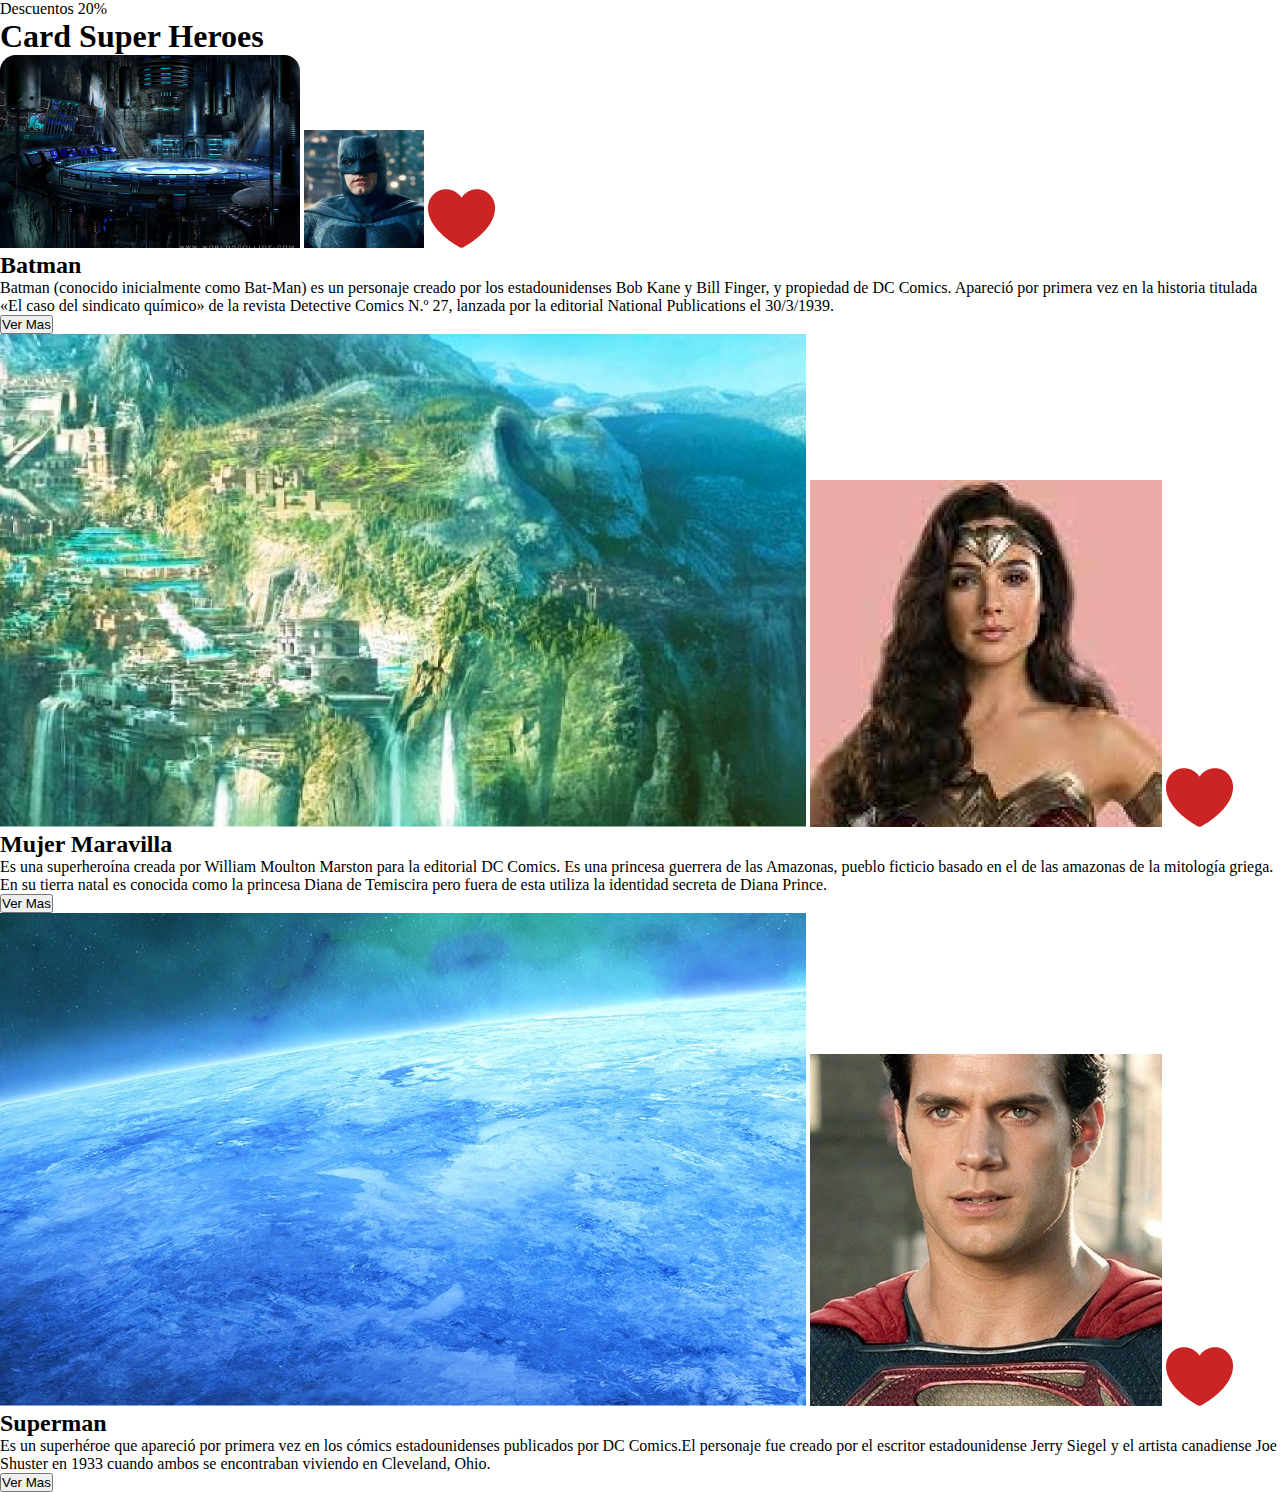
==== index.html @ ef54f421 "Primer Commit" ====
<!DOCTYPE html>
<html lang="en">
<head>
    <meta charset="UTF-8">
    <meta http-equiv="X-UA-Compatible" content="IE=edge">
    <meta name="viewport" content="width=device-width, initial-scale=1.0">
    <title>Document</title>
    <link rel="stylesheet" href="./css/styles.css">
</head>
<body>
    <header>
        <p>Descuentos 20%</p>
        <h1>Card Super Heroes</h1>
    </header>
    <main>
        <section>
            <article>
                <img src="./img/batman base.png" alt="base">
                <img class="logo" src="./img/batman logo.png" alt="logo">
                <img class="corazon" src="./img/corazon.png" alt="corazon">
                <h2>Batman</h2>
                <p>Batman (conocido inicialmente como Bat-Man) es un personaje creado por los estadounidenses Bob Kane y Bill Finger, y propiedad de DC Comics. Apareció por primera vez en la historia titulada «El caso del sindicato químico» de la revista Detective Comics N.º 27, lanzada por la editorial National Publications el 30/3/1939.</p>
                <button>Ver Mas</button>
            </article>
            <article>    <img src="./img/mujer maravilla base.png" alt="base">
                <img class="logo" src="./img/mujer maravilla logo.png" alt="logo">
                <img class="corazon" src="./img/corazon.png" alt="corazon">
                <h2>Mujer Maravilla</h2>
                <p>Es una superheroína creada por William Moulton Marston para la editorial DC Comics. Es una princesa guerrera de las Amazonas, pueblo ficticio basado en el de las amazonas de la mitología griega. En su tierra natal es conocida como la princesa Diana de Temiscira pero fuera de esta utiliza la identidad secreta de Diana Prince. </p>
                <button>Ver Mas</button>

            </article>
            <article>
                <img src="./img/superman base.png" alt="base">
                <img class="logo" src="./img/superman logo movile.png" alt="logo">
                <img class="corazon" src="./img/corazon.png" alt="corazon">
                <h2>Superman</h2>
                <p>Es un superhéroe que apareció por primera vez en los cómics estadounidenses publicados por DC Comics.​
                El personaje fue creado por el escritor estadounidense Jerry Siegel y el artista canadiense Joe Shuster en 1933 cuando ambos se encontraban viviendo en Cleveland, Ohio. </p>
                <button>Ver Mas</button>

            </article>
           
        </section>

    </main>
    <footer>

    </footer>
</body>
</html>
---- css/styles.css ----
*{
    box-sizing: border-box;
    padding: 0px;
    margin: 0px;

}

.logo{

}
.corazon{

}

button{
    
}
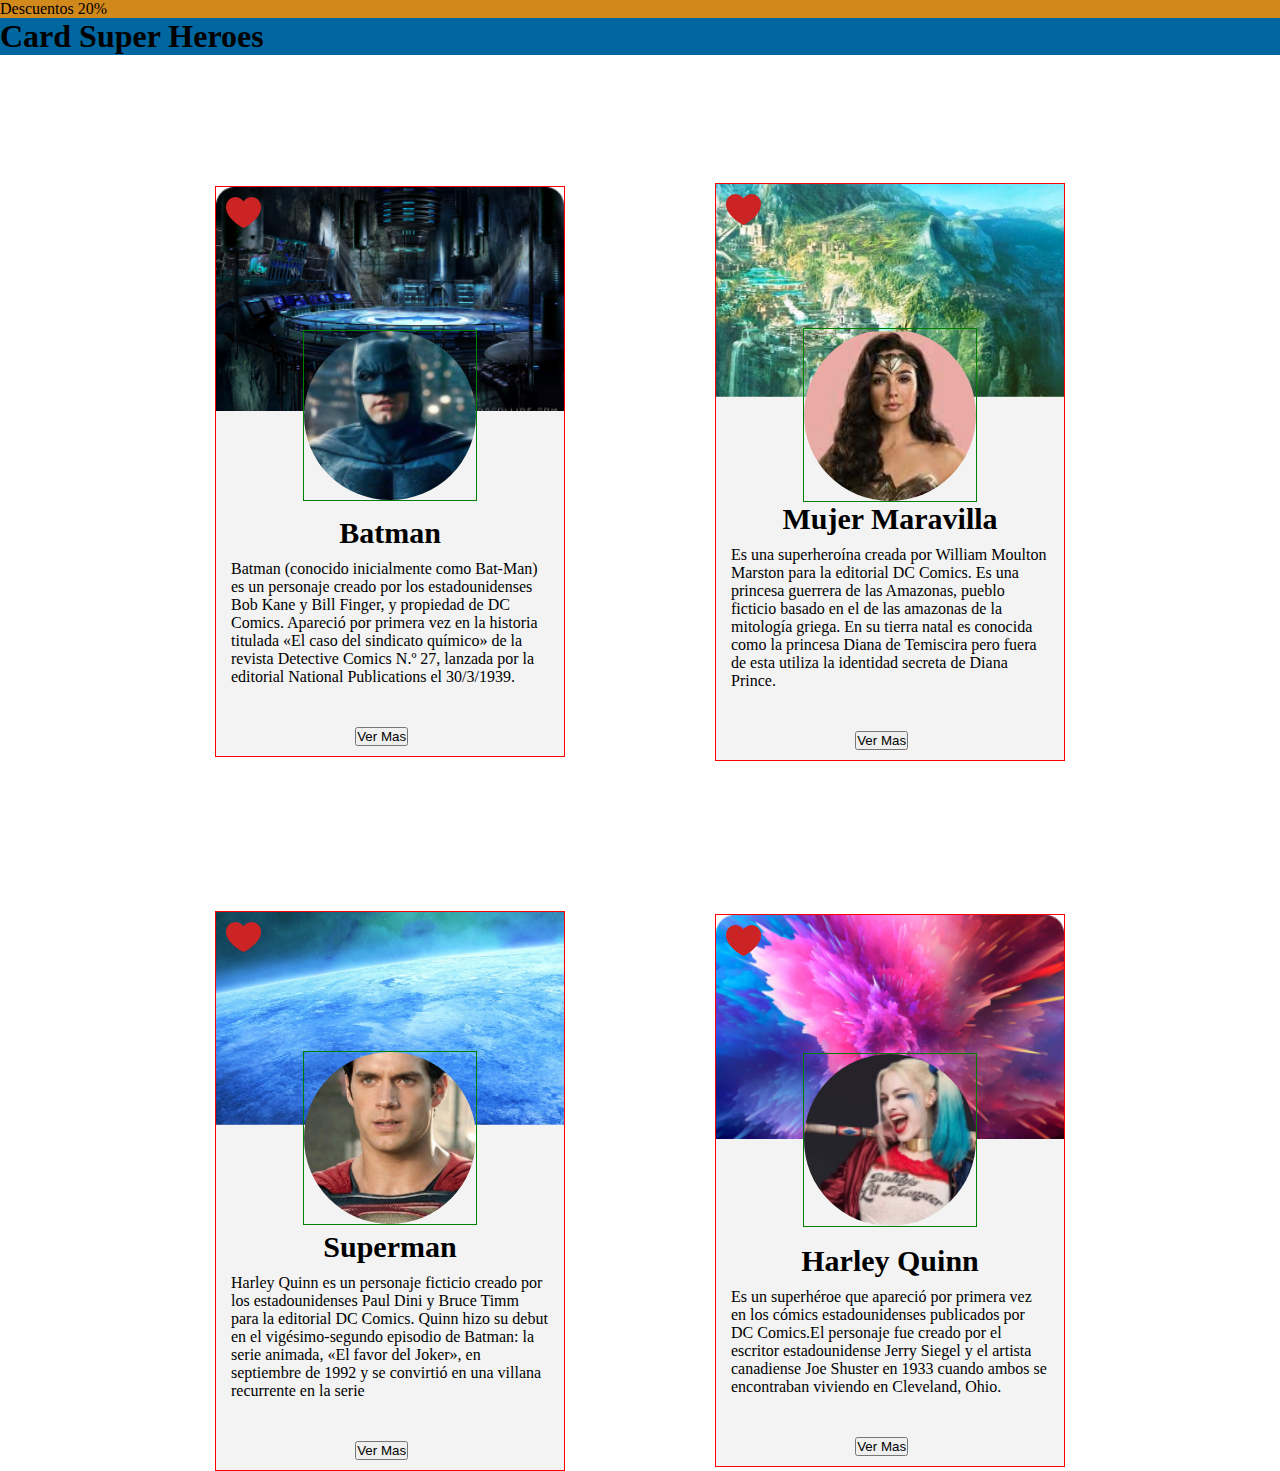
==== commit 963457e0: "avanzando con las cards responsive level 1" ====
--- a/index.html
+++ b/index.html
@@ -6,6 +6,7 @@
     <meta name="viewport" content="width=device-width, initial-scale=1.0">
     <title>Document</title>
     <link rel="stylesheet" href="./css/styles.css">
+    
 </head>
 <body>
     <header>
@@ -15,32 +16,46 @@
     <main>
         <section>
             <article>
-                <img src="./img/batman base.png" alt="base">
-                <img class="logo" src="./img/batman logo.png" alt="logo">
+                <img src="./img/batman base.png" class="base" alt="base">
+                <div class="contenedorImagenLogo"><img class="logo" src="./img/batman logo.png" alt="logo"></div>
+                
                 <img class="corazon" src="./img/corazon.png" alt="corazon">
                 <h2>Batman</h2>
                 <p>Batman (conocido inicialmente como Bat-Man) es un personaje creado por los estadounidenses Bob Kane y Bill Finger, y propiedad de DC Comics. Apareció por primera vez en la historia titulada «El caso del sindicato químico» de la revista Detective Comics N.º 27, lanzada por la editorial National Publications el 30/3/1939.</p>
                 <button>Ver Mas</button>
             </article>
-            <article>    <img src="./img/mujer maravilla base.png" alt="base">
-                <img class="logo" src="./img/mujer maravilla logo.png" alt="logo">
+            <article>    
+                <img src="./img/mujer maravilla base.png" class="base" alt="base">
+                <div class="contenedorImagenLogo"><img class="logo" src="./img/mujer maravilla logo.png" alt="logo"></div>
+                
                 <img class="corazon" src="./img/corazon.png" alt="corazon">
                 <h2>Mujer Maravilla</h2>
                 <p>Es una superheroína creada por William Moulton Marston para la editorial DC Comics. Es una princesa guerrera de las Amazonas, pueblo ficticio basado en el de las amazonas de la mitología griega. En su tierra natal es conocida como la princesa Diana de Temiscira pero fuera de esta utiliza la identidad secreta de Diana Prince. </p>
                 <button>Ver Mas</button>
 
             </article>
-            <article>
-                <img src="./img/superman base.png" alt="base">
-                <img class="logo" src="./img/superman logo movile.png" alt="logo">
+            <article >
+                <img src="./img/superman base.png" class="base" alt="base">
+                <div class="contenedorImagenLogo"><img class="logo" src="./img/superman logo movile.png" alt="logo"></div>
+                
                 <img class="corazon" src="./img/corazon.png" alt="corazon">
                 <h2>Superman</h2>
+                <p>Harley Quinn es un personaje ficticio creado por los estadounidenses Paul Dini y Bruce Timm para la editorial DC Comics. Quinn hizo su debut en el vigésimo-segundo episodio de Batman: la serie animada, «El favor del Joker», en septiembre de 1992 y se convirtió en una villana recurrente en la serie</p>
+                <button>Ver Mas</button>
+
+            </article>
+            <article class="soloDesktop">
+                <img src="./img/harley queen base.png" class="base" alt="base">
+                <div class="contenedorImagenLogo"><img class="logo" src="./img/harley logo.png" alt="logo"></div>
+                
+                <img class="corazon" src="./img/corazon.png" alt="corazon">
+                <h2>Harley Quinn</h2>
                 <p>Es un superhéroe que apareció por primera vez en los cómics estadounidenses publicados por DC Comics.​
                 El personaje fue creado por el escritor estadounidense Jerry Siegel y el artista canadiense Joe Shuster en 1933 cuando ambos se encontraban viviendo en Cleveland, Ohio. </p>
                 <button>Ver Mas</button>
 
             </article>
-           
+
         </section>
 
     </main>
--- a/css/styles.css
+++ b/css/styles.css
@@ -2,16 +2,87 @@
     box-sizing: border-box;
     padding: 0px;
     margin: 0px;
-
+    
+    
 }
 
+header{
+    width: 100vw;
+}
+header p{
+    background-color: #D1891C;
+}
+h1{
+    background-color: #00669F;
+    margin-bottom: 10%;
+}
+
+section{
+    display: flex;
+    gap: 150px;
+    justify-content: center;
+    align-items: center;
+    flex-wrap: wrap;
+}
+.soloDesktop{
+    display: none;
+}
+article{
+    font-size: 0px;
+    position: relative;
+    max-width: 50vw;
+    /* height: 600px; */
+    border: solid 1px red;
+}
+.base{
+    font-size: 0;
+    width: 100%;
+}
+.contenedorImagenLogo{
+    position: absolute;
+    left: 25%;
+    top: 25%;
+    width: 50%;
+    
+    border: solid 1px green;
+}
 .logo{
-
+    
+    border-radius: 50%;
+    
+    width: 100%;
+    
 }
 .corazon{
-
+    position: absolute;
+    left: 10px;
+    top: 10px;
+    width: 10%;
+}
+h2{
+    font-size: 30px;
+    padding-top: 105px;
+    text-align: center;
+    background-color: #F3F3F3;
+}
+article p{
+    font-size: 16px;
+    padding: 10px 15px 70px;
+    background-color: #F3F3F3;
 }
 
 button{
+    position: absolute;
+    left: 40%;
+    bottom: 10px;
     
+}
+
+@media (min-width:700px){
+    .soloDesktop{
+        display: block;
+    }
+    article{
+        max-width: 350px;
+    }
 }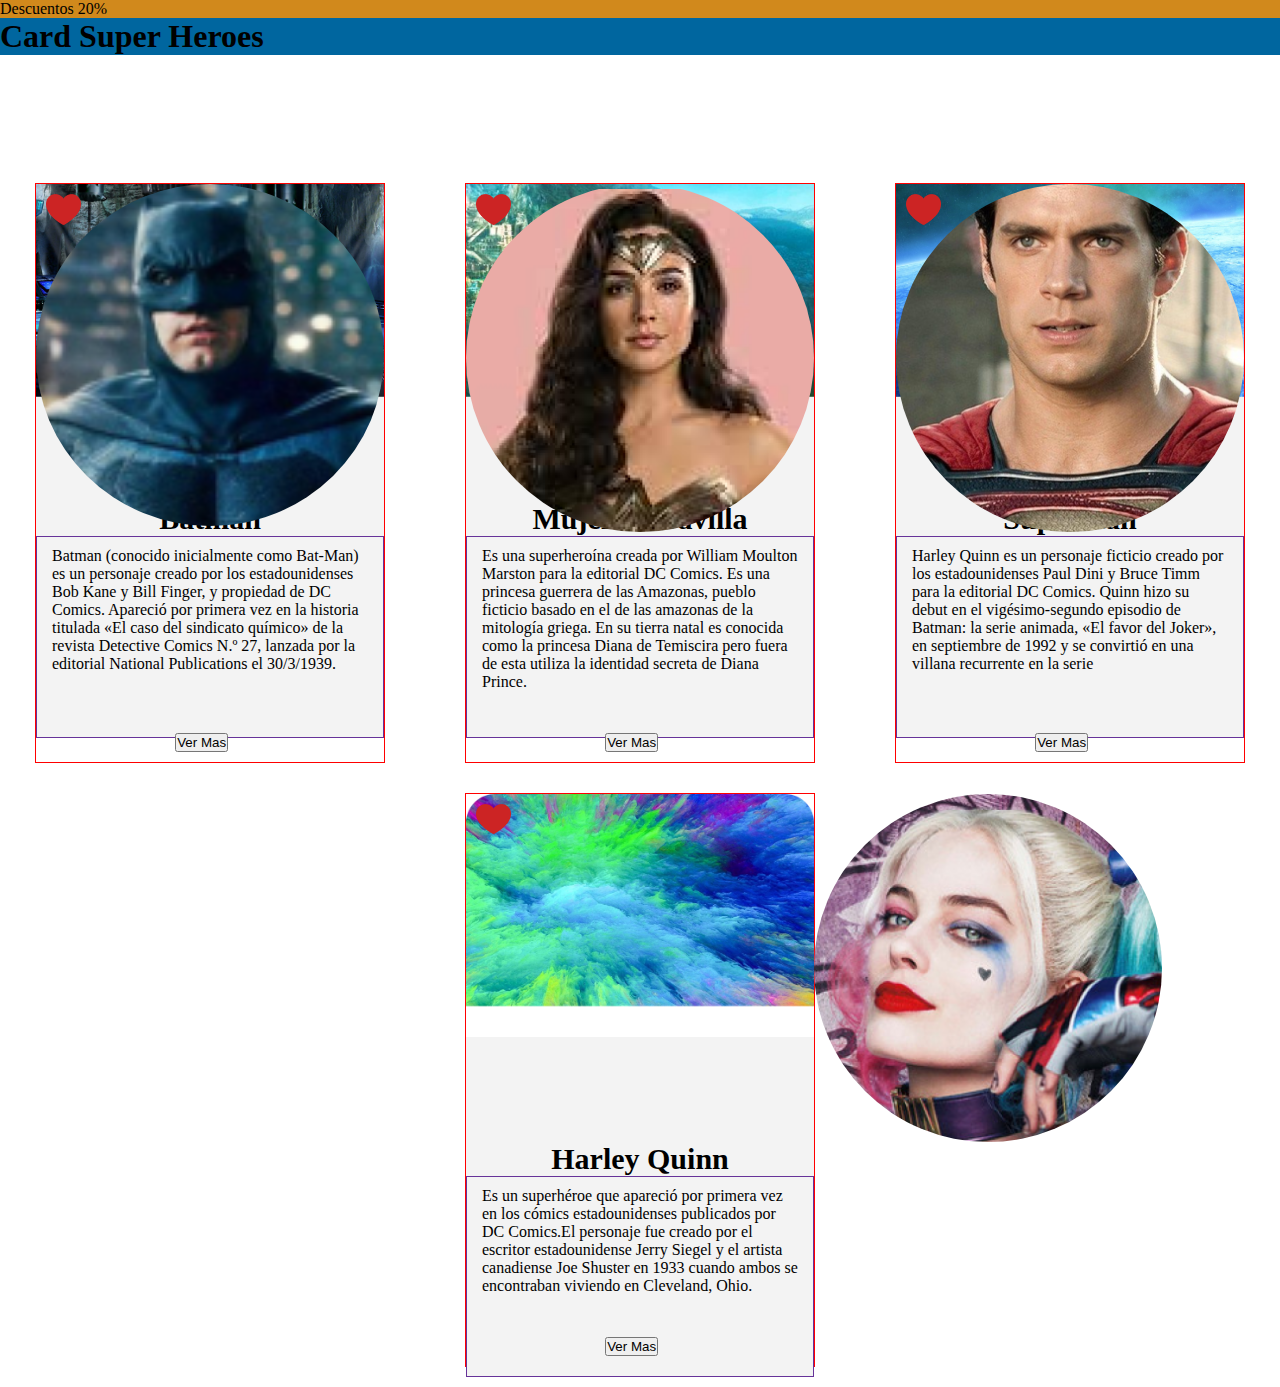
==== commit ba25a652: "corrigiendo imagenes" ====
--- a/index.html
+++ b/index.html
@@ -16,18 +16,16 @@
     <main>
         <section>
             <article>
-                <img src="./img/batman base.png" class="base" alt="base">
-                <div class="contenedorImagenLogo"><img class="logo" src="./img/batman logo.png" alt="logo"></div>
-                
+                <img src="./img/Batman Base Cuadrada.png" class="base" alt="base">
+                <img class="logo" src="./img/batman logo.png" alt="logo">
                 <img class="corazon" src="./img/corazon.png" alt="corazon">
                 <h2>Batman</h2>
                 <p>Batman (conocido inicialmente como Bat-Man) es un personaje creado por los estadounidenses Bob Kane y Bill Finger, y propiedad de DC Comics. Apareció por primera vez en la historia titulada «El caso del sindicato químico» de la revista Detective Comics N.º 27, lanzada por la editorial National Publications el 30/3/1939.</p>
                 <button>Ver Mas</button>
             </article>
             <article>    
-                <img src="./img/mujer maravilla base.png" class="base" alt="base">
-                <div class="contenedorImagenLogo"><img class="logo" src="./img/mujer maravilla logo.png" alt="logo"></div>
-                
+                <img src="./img/mujer base desk cuadrada.png" class="base" alt="base">
+                <img class="logo" src="./img/mujer maravilla logo.png" alt="logo">
                 <img class="corazon" src="./img/corazon.png" alt="corazon">
                 <h2>Mujer Maravilla</h2>
                 <p>Es una superheroína creada por William Moulton Marston para la editorial DC Comics. Es una princesa guerrera de las Amazonas, pueblo ficticio basado en el de las amazonas de la mitología griega. En su tierra natal es conocida como la princesa Diana de Temiscira pero fuera de esta utiliza la identidad secreta de Diana Prince. </p>
@@ -35,8 +33,8 @@
 
             </article>
             <article >
-                <img src="./img/superman base.png" class="base" alt="base">
-                <div class="contenedorImagenLogo"><img class="logo" src="./img/superman logo movile.png" alt="logo"></div>
+                <img src="./img/superman base desk cuadrada.png" class="base" alt="base">
+                <img class="logo" src="./img/superman logo movile.png" alt="logo">
                 
                 <img class="corazon" src="./img/corazon.png" alt="corazon">
                 <h2>Superman</h2>
@@ -45,8 +43,8 @@
 
             </article>
             <article class="soloDesktop">
-                <img src="./img/harley queen base.png" class="base" alt="base">
-                <div class="contenedorImagenLogo"><img class="logo" src="./img/harley logo.png" alt="logo"></div>
+                <img src="./img/harley base desk.png" class="base" alt="base">
+                <img class="logo" src="./img/harley logo desk cuadrada.png" alt="logo">
                 
                 <img class="corazon" src="./img/corazon.png" alt="corazon">
                 <h2>Harley Quinn</h2>
--- a/css/styles.css
+++ b/css/styles.css
@@ -19,35 +19,30 @@
 
 section{
     display: flex;
-    gap: 150px;
-    justify-content: center;
-    align-items: center;
+    gap: 10px;
+    justify-content: space-around;
+    /* align-items: center; */
     flex-wrap: wrap;
 }
 .soloDesktop{
     display: none;
 }
 article{
-    font-size: 0px;
+    display: flex;
+    flex-direction: column;
     position: relative;
     max-width: 50vw;
-    /* height: 600px; */
+    margin-bottom: 20px;
+    /* height: 1600px; */
     border: solid 1px red;
 }
 .base{
-    font-size: 0;
+    /* font-size: 0; */
     width: 100%;
 }
-.contenedorImagenLogo{
+
+.logo{
     position: absolute;
-    left: 25%;
-    top: 25%;
-    width: 50%;
-    
-    border: solid 1px green;
-}
-.logo{
-    
     border-radius: 50%;
     
     width: 100%;
@@ -66,9 +61,12 @@
     background-color: #F3F3F3;
 }
 article p{
+    
+    height: 35%;
     font-size: 16px;
     padding: 10px 15px 70px;
     background-color: #F3F3F3;
+    border: solid 1px rebeccapurple;
 }
 
 button{
@@ -85,4 +83,11 @@
     article{
         max-width: 350px;
     }
+    .logo{
+        position: absolute;
+        border-radius: 50%;
+        
+        width: 100%;
+        
+    }
 }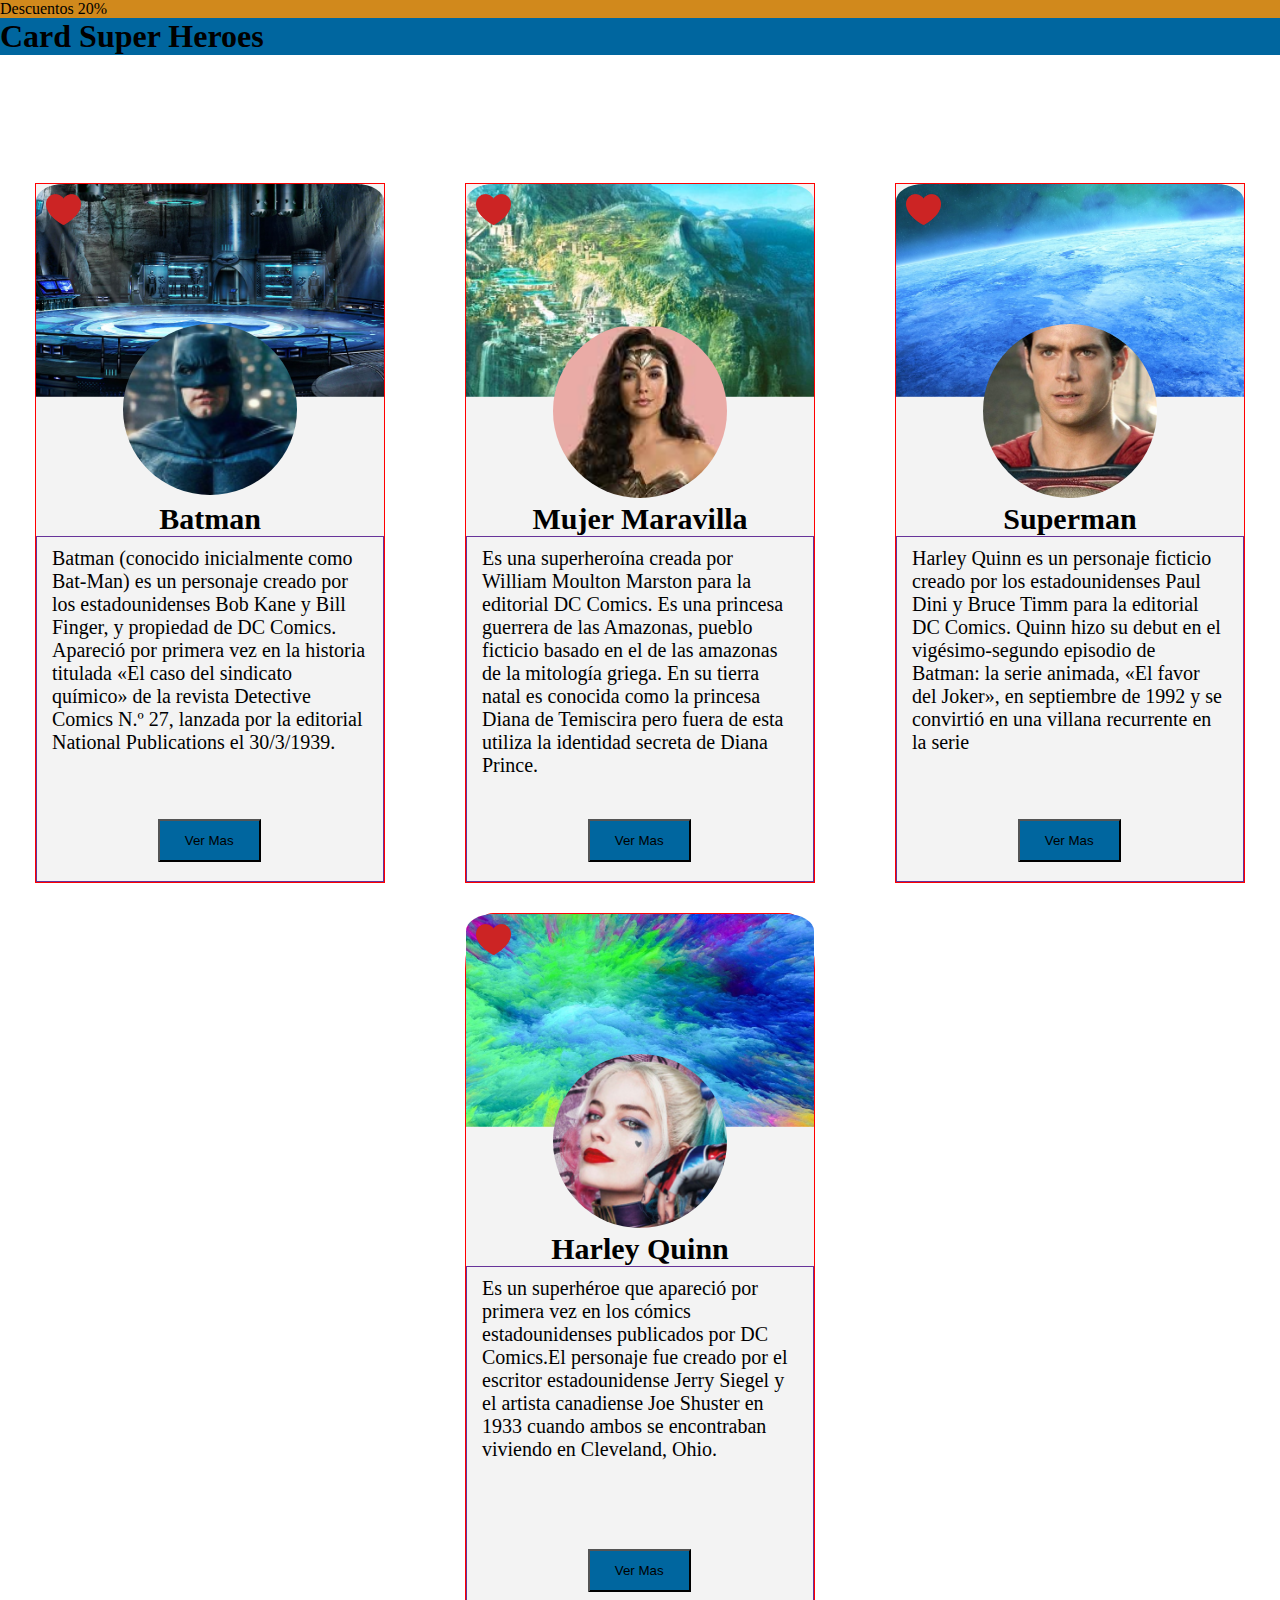
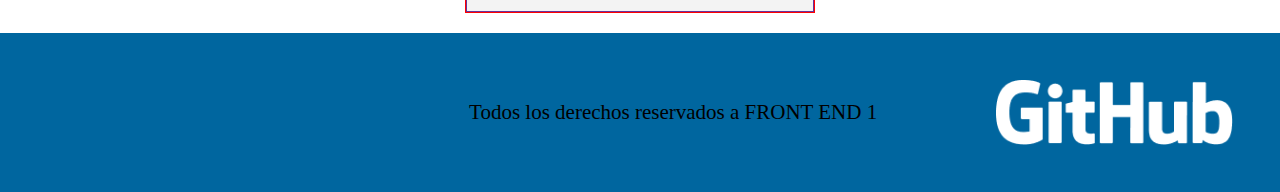
==== commit 3d6d8036: "Cada dia un poquito mas responsive" ====
--- a/index.html
+++ b/index.html
@@ -34,7 +34,7 @@
             </article>
             <article >
                 <img src="./img/superman base desk cuadrada.png" class="base" alt="base">
-                <img class="logo" src="./img/superman logo movile.png" alt="logo">
+                <img class="logo logoSupermanDesktop" src="./img/superman logo movile.png" alt="logo">
                 
                 <img class="corazon" src="./img/corazon.png" alt="corazon">
                 <h2>Superman</h2>
@@ -42,8 +42,8 @@
                 <button>Ver Mas</button>
 
             </article>
-            <article class="soloDesktop">
-                <img src="./img/harley base desk.png" class="base" alt="base">
+            <article class="base soloDesktop">
+                <img src="./img/harley base prueba.png" class="base" alt="base">
                 <img class="logo" src="./img/harley logo desk cuadrada.png" alt="logo">
                 
                 <img class="corazon" src="./img/corazon.png" alt="corazon">
@@ -58,7 +58,11 @@
 
     </main>
     <footer>
-
+        <section>
+            <p>Todos los derechos reservados a FRONT END 1</p>
+            <img class="imagenFooter" src="./img/Vector Github.png" alt="">
+        </section>
+        <p></p>
     </footer>
 </body>
 </html>--- a/css/styles.css
+++ b/css/styles.css
@@ -17,7 +17,7 @@
     margin-bottom: 10%;
 }
 
-section{
+main section{
     display: flex;
     gap: 10px;
     justify-content: space-around;
@@ -31,22 +31,27 @@
     display: flex;
     flex-direction: column;
     position: relative;
-    max-width: 50vw;
+    /* max-width: 50vw;
+    min-width: 340px; */
+    width: 492px;
     margin-bottom: 20px;
-    /* height: 1600px; */
+    height: 700px;
     border: solid 1px red;
+    background-color: #F3F3F3;
 }
 .base{
     /* font-size: 0; */
     width: 100%;
+    border-radius: 8% 8% 0 0;
 }
 
 .logo{
     position: absolute;
     border-radius: 50%;
-    
-    width: 100%;
-    
+    top: calc();
+    top: 20%;
+    width: 50%;
+    left: 25%;
 }
 .corazon{
     position: absolute;
@@ -62,8 +67,8 @@
 }
 article p{
     
-    height: 35%;
-    font-size: 16px;
+    height: 75%;
+    font-size: 20px;
     padding: 10px 15px 70px;
     background-color: #F3F3F3;
     border: solid 1px rebeccapurple;
@@ -71,23 +76,48 @@
 
 button{
     position: absolute;
-    left: 40%;
-    bottom: 10px;
+    left: 35%;
+    bottom: 20px;
+    border-bottom-style: solid;
+    background-color: #00669F;
+    padding: 12px 25px;
     
 }
 
+footer section{
+    display: flex;
+    background: #00669F;
+    padding: 47px;
+    align-items: center;
+    justify-content: flex-end;
+    gap: 10%;
+
+
+}
+
+footer section p{
+    max-width: 80%;
+    font-size: 16px;
+    /* font-size: 100%; */
+}
+
+.imagenFooter{
+    max-width:  20%;
+    
+}
 @media (min-width:700px){
     .soloDesktop{
-        display: block;
+        display: flex;
     }
     article{
         max-width: 350px;
     }
     .logo{
         position: absolute;
-        border-radius: 50%;
-        
-        width: 100%;
         
     }
+
+    footer section p{
+        font-size: 21px;
+    }
 }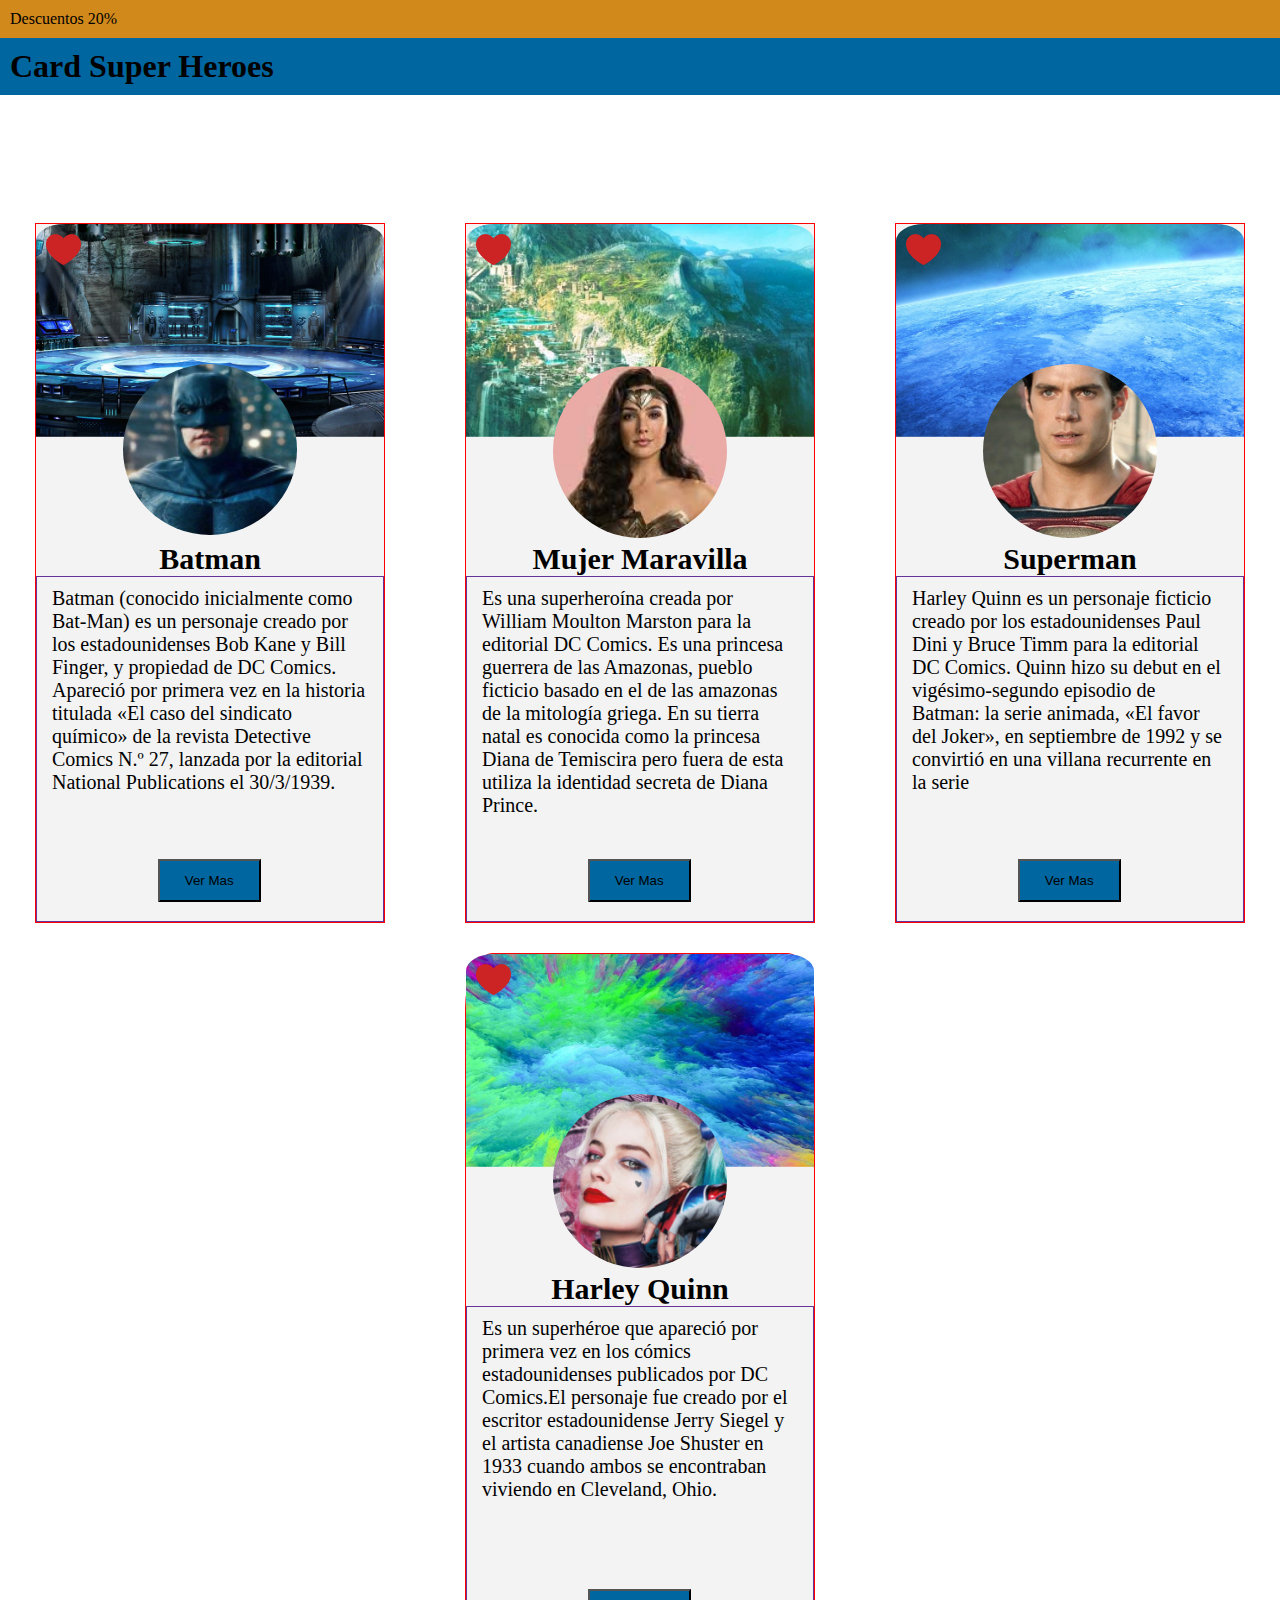
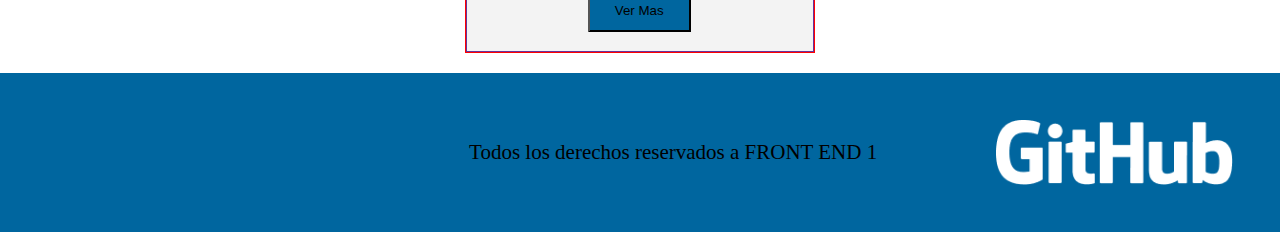
==== commit e77b6328: "pequeños cambios" ====
--- a/index.html
+++ b/index.html
@@ -10,6 +10,7 @@
 </head>
 <body>
     <header>
+        <!-- soy un comentario boom  -->
         <p>Descuentos 20%</p>
         <h1>Card Super Heroes</h1>
     </header>
--- a/css/styles.css
+++ b/css/styles.css
@@ -7,12 +7,16 @@
 }
 
 header{
+    
     width: 100vw;
 }
 header p{
+
+    padding: 10px;
     background-color: #D1891C;
 }
 h1{
+    padding: 10px;
     background-color: #00669F;
     margin-bottom: 10%;
 }
